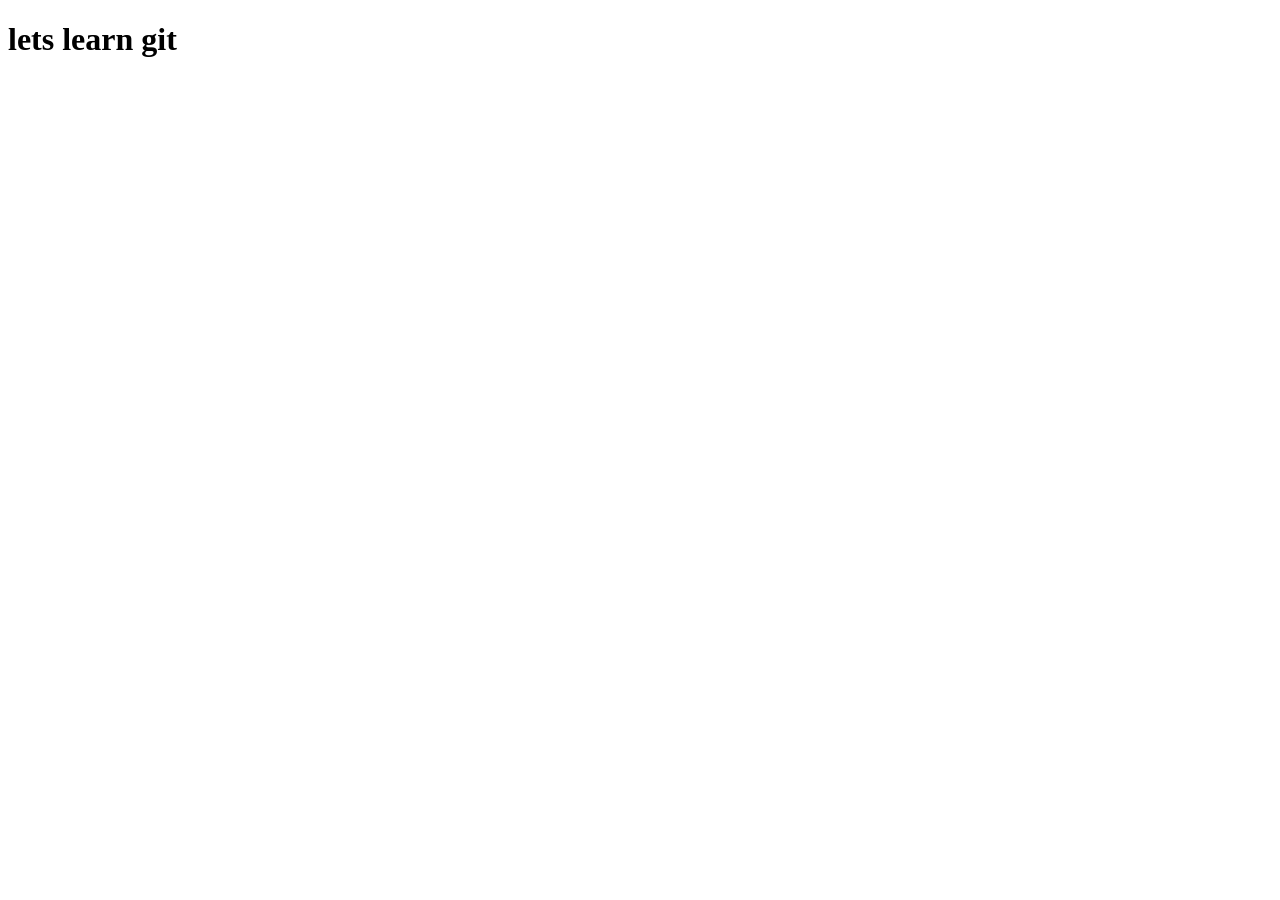
==== index.html @ b3728441 "Initial commit" ====
<!DOCTYPE html>
<html lang="en">
<head>
    <meta charset="UTF-8">
    <meta name="viewport" content="width=device-width, initial-scale=1.0">
    <title>GIT_1</title>
    <link rel"stylesheet" href="style.css">

</head>
<body>
    <h1>lets learn git</h1>
</body>
</html>
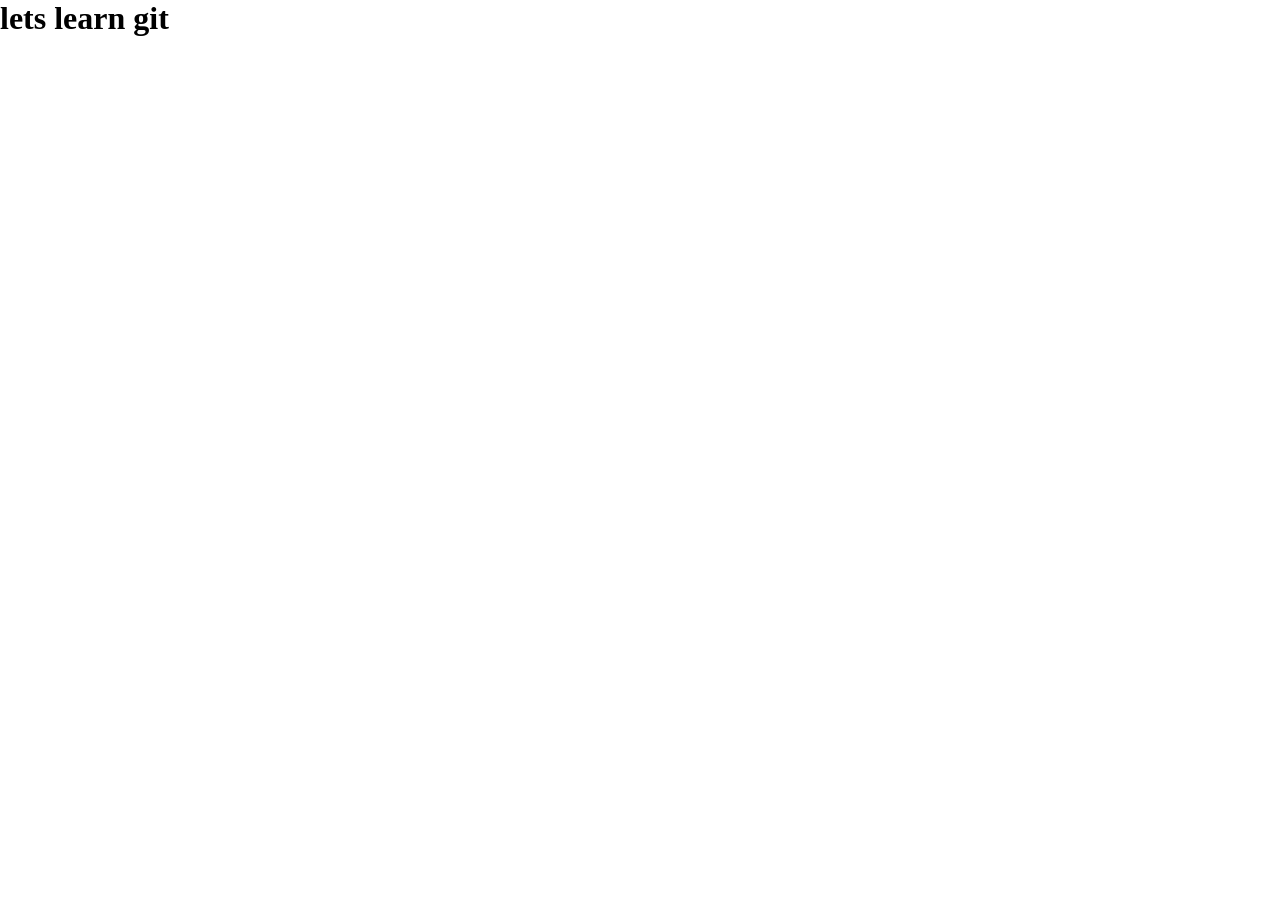
==== commit 172b0a13: "Add video input panel as first step toward places map Accepts a YouTube URL or bare video ID, valida" ====
--- a/index.html
+++ b/index.html
@@ -4,7 +4,7 @@
     <meta charset="UTF-8">
     <meta name="viewport" content="width=device-width, initial-scale=1.0">
     <title>GIT_1</title>
-    <link rel"stylesheet" href="style.css">
+    <link rel="stylesheet" href="css/style.css">
 
 </head>
 <body>
--- a/css/style.css
+++ b/css/style.css
@@ -0,0 +1,4 @@
+*{
+    margin: 0;
+    padding: 0;
+}
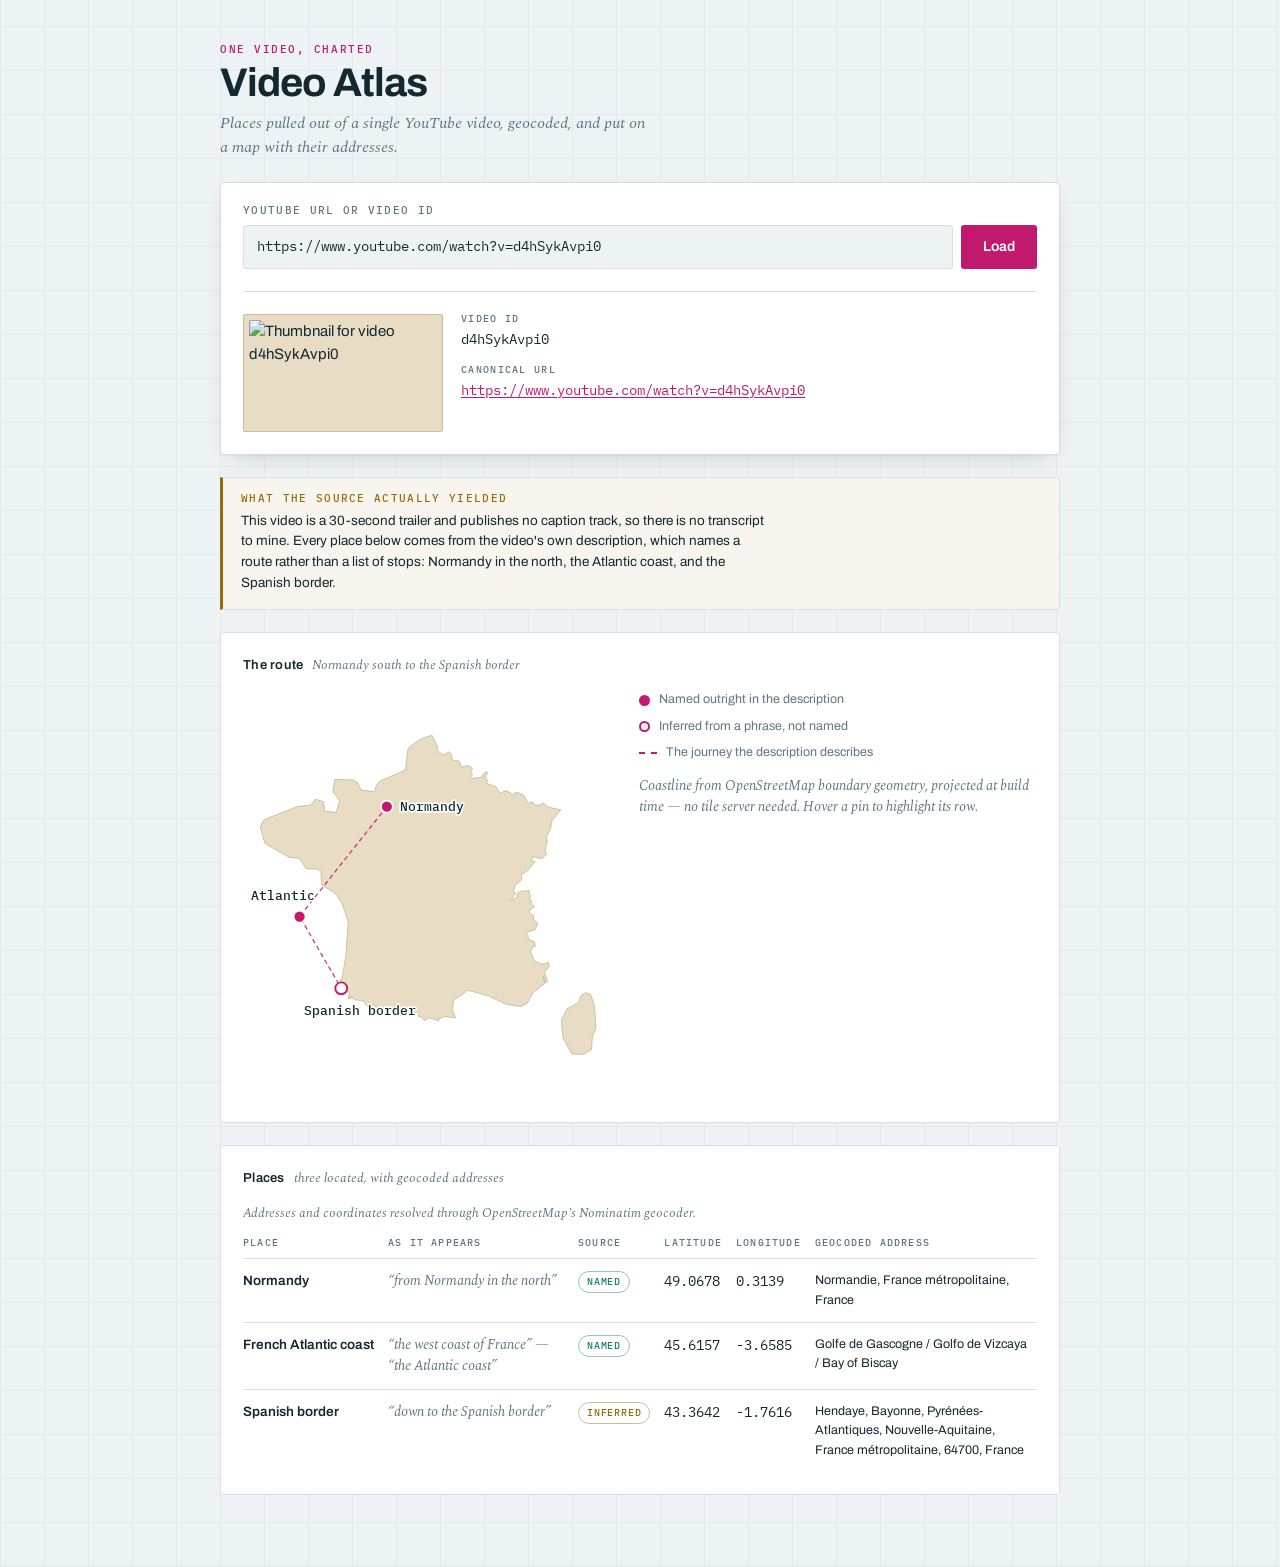
==== commit 0d8e40b2: "Serve the atlas as the site index for GitHub Pages Pages serves index.html at the project root, so t" ====
--- a/index.html
+++ b/index.html
@@ -3,11 +3,113 @@
 <head>
     <meta charset="UTF-8">
     <meta name="viewport" content="width=device-width, initial-scale=1.0">
-    <title>GIT_1</title>
+    <title>Video Atlas</title>
+    <link rel="stylesheet" href="https://fonts.googleapis.com/css2?family=Archivo:wght@500;600;700&family=IBM+Plex+Mono:wght@400;500&family=Spectral:ital@1&display=swap">
     <link rel="stylesheet" href="css/style.css">
-
+    <link rel="stylesheet" href="css/app.css">
 </head>
 <body>
-    <h1>lets learn git</h1>
+    <main class="wrap">
+        <header class="masthead">
+            <p class="eyebrow">One video, charted</p>
+            <h1>Video Atlas</h1>
+            <p class="standfirst">Places pulled out of a single YouTube video, geocoded, and put on a map with their addresses.</p>
+        </header>
+
+        <section class="panel primary">
+            <form id="video-form" novalidate>
+                <label for="video-url">YouTube URL or video ID</label>
+                <div class="row">
+                    <input id="video-url" type="text" autocomplete="off" spellcheck="false"
+                           value="https://www.youtube.com/watch?v=d4hSykAvpi0">
+                    <button type="submit">Load</button>
+                </div>
+                <p id="error" class="error" role="status" hidden></p>
+            </form>
+
+            <div id="result" class="result" hidden>
+                <div class="inset"><img id="thumb" alt=""></div>
+                <dl class="meta">
+                    <dt>Video ID</dt>
+                    <dd id="out-id"></dd>
+                    <dt>Canonical URL</dt>
+                    <dd><a id="out-link" target="_blank" rel="noopener noreferrer"></a></dd>
+                </dl>
+            </div>
+        </section>
+
+        <section class="panel caution">
+            <h2>What the source actually yielded</h2>
+            <p>This video is a 30-second trailer and publishes no caption track, so there is no transcript to mine.
+               Every place below comes from the video's own description, which names a route rather than a list of
+               stops: Normandy in the north, the Atlantic coast, and the Spanish border.</p>
+        </section>
+
+        <section class="panel">
+            <div class="legend">
+                <h2>The route</h2>
+                <span>Normandy south to the Spanish border</span>
+            </div>
+            <div class="chart-row">
+                <figure class="chart-figure">
+                    <svg viewBox="0 0 560 620" role="img" aria-label="Map of France showing three located places along the Atlantic coast, from Normandy in the north to the Spanish border in the south.">
+                        <path class="coast" d="M26 206.7L33.2 232.2L69.8 253.2L85.3 254.8L95.8 270.8L111.5 271L117.9 274.6L119.1 294.9L139.3 307.8L149.7 322.2L159.2 350.9L155.8 401.7L150.1 435.7L147.3 440.3L147.7 452L153.8 456.9L161.4 457L159.3 466.8L162.2 467.7L163 463.8L165 463.3L163.7 465.7L169.3 468.6L182.3 470.6L188.4 479.6L196.8 476.3L206.7 484.2L213.1 481.7L217.1 484.7L229.7 483.9L230.8 475.7L246 483L252.4 482.5L255.1 488.2L265 487.5L266.6 489.5L264.8 493.5L271.6 495.4L274.3 500.5L282.3 496.1L296.1 500.8L296.2 497.7L305.2 494L321.9 496.2L317.3 484.8L318.3 470L340.1 454.4L371.4 462.9L398.3 475.8L421.1 479.2L430.4 473.8L439.1 458.1L456.6 444.1L454.3 432.9L457.7 443.1L461 441.1L456.4 427.3L463.7 417.8L462.7 412.4L451.9 415.2L440.3 409.5L435.1 395.3L438.7 388.1L442.5 388L440.8 381.1L431.7 377.1L431.6 371.8L427.6 367.5L442.6 362.3L446.2 353.1L440 348.3L440 341.8L433.6 337.6L433.9 332.3L441.5 328.1L435.7 321.9L436.6 318.4L433.2 317.7L435.5 310.9L432.4 307.3L434 303.8L417.9 304.9L414 309.4L416.5 313.5L405.3 318L412.4 306.7L408.8 304.3L411.9 298.1L410.4 296.6L421.8 287.1L421.1 279.6L430.6 273.7L441.9 260.1L436 259.2L439.4 252.3L452.8 255.4L459.4 248.4L457 242.5L460.6 229.3L459.2 222.1L464.7 212.2L467.9 197.1L481 181.4L461 177.1L454.8 170.9L449.7 174.2L441.7 174.3L437.9 169L431.3 171.9L424.7 158.9L414.7 154.9L408.1 158.2L399.2 152.6L388.9 155.7L382.4 146.2L368.6 141.5L369.8 135.9L366.5 133L370.1 124.9L367.7 123.4L362.8 128.3L363.3 131.8L346.8 133.7L344.7 130.6L347.9 128L344.5 125L347.2 118.4L341 114.2L330.6 116.9L327.2 107.6L316.6 106.2L315.7 97.7L312 93.5L303.9 98.2L300 96.6L293.7 90.6L294.8 85.9L286 68.6L270.1 73.7L252.3 85.8L249.9 88.4L246 120.9L207.7 137.7L202.1 143.3L199.2 153.9L178.7 151.4L173.7 140.5L166.7 136.1L138.9 135.4L136.1 153.7L146.3 167.7L141.3 185.4L123.2 183.3L122.1 169.2L109.7 165.1L102.3 174.1L82.7 176.4L32.1 196.2L26 206.7Z"></path>
+                        <path class="coast" d="M482 499.5L484.1 526.1L497.5 550.8L515.4 551.4L527.4 544.5L528.8 523.8L533.4 514.6L534 504.6L531.9 478.2L526 460.5L519.1 458.1L512 461.7L507.7 472.8L490.1 482.9L482 499.5Z"></path>
+                        <polyline class="track" points="217.7,176.5 85.6,342.9 148.7,451.5"></polyline>
+                        <g class="pin" data-id="normandy" tabindex="0" role="button" aria-label="Normandy">
+                            <circle class="halo" cx="217.7" cy="176.5" r="26"></circle>
+                            <circle class="dot" cx="217.7" cy="176.5" r="9"></circle>
+                            <text x="238" y="183">Normandy</text>
+                        </g>
+                        <g class="pin" data-id="atlantic" tabindex="0" role="button" aria-label="French Atlantic coast">
+                            <circle class="halo" cx="85.6" cy="342.9" r="26"></circle>
+                            <circle class="dot" cx="85.6" cy="342.9" r="9"></circle>
+                            <text x="12" y="318">Atlantic</text>
+                        </g>
+                        <g class="pin inferred" data-id="border" tabindex="0" role="button" aria-label="Spanish border at Hendaye">
+                            <circle class="halo" cx="148.7" cy="451.5" r="26"></circle>
+                            <circle class="dot" cx="148.7" cy="451.5" r="9"></circle>
+                            <text x="92" y="492">Spanish border</text>
+                        </g>
+                    </svg>
+                </figure>
+                <div class="chart-side">
+                    <ul class="key">
+                        <li><i class="solid"></i> Named outright in the description</li>
+                        <li><i class="hollow"></i> Inferred from a phrase, not named</li>
+                        <li><i class="dash"></i> The journey the description describes</li>
+                    </ul>
+                    <p class="colophon">Coastline from OpenStreetMap boundary geometry, projected at build time &mdash;
+                       no tile server needed. Hover a pin to highlight its row.</p>
+                </div>
+            </div>
+        </section>
+
+        <section class="panel">
+            <div class="legend">
+                <h2>Places</h2>
+                <span>three located, with geocoded addresses</span>
+            </div>
+            <div class="scroller">
+                <table>
+                    <caption>Addresses and coordinates resolved through OpenStreetMap's Nominatim geocoder.</caption>
+                    <thead>
+                        <tr>
+                            <th scope="col">Place</th>
+                            <th scope="col">As it appears</th>
+                            <th scope="col">Source</th>
+                            <th scope="col">Latitude</th>
+                            <th scope="col">Longitude</th>
+                            <th scope="col">Geocoded address</th>
+                        </tr>
+                    </thead>
+                    <tbody id="places-body"></tbody>
+                </table>
+            </div>
+        </section>
+    </main>
+
+    <script src="js/places.js"></script>
+    <script src="js/app.js"></script>
 </body>
-</html>+</html>
--- a/css/app.css
+++ b/css/app.css
@@ -0,0 +1,286 @@
+:root {
+    color-scheme: light dark;
+    --sea: #edf3f4;
+    --paper: #ffffff;
+    --land: #e8ddc4;
+    --land-line: #cdbd97;
+    --ink: #14282f;
+    --depth: #5e7783;
+    --line: #d5e0e3;
+    --magenta: #c2186e;
+    --on-magenta: #ffffff;
+    --sound: #157f6b;
+    --amber: #9a6a10;
+    --grid: rgba(20, 40, 47, 0.045);
+}
+
+@media (prefers-color-scheme: dark) {
+    :root {
+        --sea: #0d1a1f;
+        --paper: #152730;
+        --land: #3d3a2c;
+        --land-line: #5a5340;
+        --ink: #e4ecee;
+        --depth: #8fa6af;
+        --line: #27404a;
+        --magenta: #f272ac;
+        --on-magenta: #2a0617;
+        --sound: #57bda6;
+        --amber: #d9a441;
+        --grid: rgba(196, 226, 232, 0.05);
+    }
+}
+
+* { box-sizing: border-box; }
+[hidden] { display: none !important; }
+
+body {
+    background-color: var(--sea);
+    background-image:
+        repeating-linear-gradient(0deg, var(--grid) 0 1px, transparent 1px 44px),
+        repeating-linear-gradient(90deg, var(--grid) 0 1px, transparent 1px 44px);
+    color: var(--ink);
+    font: 400 15px/1.55 Archivo, "Segoe UI", system-ui, sans-serif;
+    -webkit-font-smoothing: antialiased;
+}
+
+.wrap {
+    max-width: 880px;
+    margin: 0 auto;
+    padding-block: 44px 72px;
+    padding-inline: 20px;
+    display: flex;
+    flex-direction: column;
+    gap: 22px;
+}
+
+.masthead { display: flex; flex-direction: column; gap: 7px; }
+
+.eyebrow {
+    font: 500 11px/1 "IBM Plex Mono", ui-monospace, monospace;
+    letter-spacing: 0.14em;
+    text-transform: uppercase;
+    color: var(--magenta);
+}
+
+h1 {
+    font-size: clamp(30px, 7vw, 40px);
+    font-weight: 700;
+    letter-spacing: -0.025em;
+    text-wrap: balance;
+    line-height: 1.04;
+}
+
+.standfirst {
+    max-width: 54ch;
+    font-family: Spectral, Georgia, serif;
+    font-style: italic;
+    font-size: 16px;
+    color: var(--depth);
+}
+
+.panel {
+    background: var(--paper);
+    border: 1px solid var(--line);
+    border-radius: 4px;
+    padding: 22px;
+}
+
+.primary { box-shadow: 0 1px 2px rgba(20, 40, 47, 0.05), 0 8px 24px -14px rgba(20, 40, 47, 0.3); }
+
+label {
+    display: block;
+    margin-bottom: 9px;
+    font: 500 11px/1 "IBM Plex Mono", ui-monospace, monospace;
+    letter-spacing: 0.12em;
+    text-transform: uppercase;
+    color: var(--depth);
+}
+
+.row { display: flex; gap: 8px; flex-wrap: wrap; }
+
+#video-url {
+    flex: 1 1 240px;
+    min-width: 0;
+    padding: 11px 13px;
+    font: 400 14px/1.4 "IBM Plex Mono", ui-monospace, monospace;
+    color: var(--ink);
+    background: var(--sea);
+    border: 1px solid var(--line);
+    border-radius: 3px;
+}
+
+#video-url:focus-visible {
+    outline: 2px solid var(--magenta);
+    outline-offset: 1px;
+    border-color: transparent;
+}
+
+button {
+    padding: 11px 22px;
+    font: 600 14px/1.4 Archivo, system-ui, sans-serif;
+    color: var(--on-magenta);
+    background: var(--magenta);
+    border: 0;
+    border-radius: 3px;
+    cursor: pointer;
+}
+
+button:hover { filter: brightness(1.08); }
+button:focus-visible { outline: 2px solid var(--ink); outline-offset: 2px; }
+
+.error { margin-top: 11px; font-size: 13px; color: var(--magenta); }
+
+.result {
+    display: flex;
+    gap: 18px;
+    flex-wrap: wrap;
+    margin-top: 22px;
+    padding-top: 22px;
+    border-top: 1px solid var(--line);
+}
+
+.inset {
+    flex: 0 0 auto;
+    width: 200px;
+    max-width: 100%;
+    padding: 5px;
+    background: var(--land);
+    border: 1px solid var(--land-line);
+    border-radius: 2px;
+}
+
+.inset img {
+    display: block;
+    width: 100%;
+    aspect-ratio: 16 / 9;
+    object-fit: cover;
+    border-radius: 1px;
+}
+
+.meta { flex: 1 1 210px; min-width: 0; align-content: start; }
+
+.meta dt {
+    font: 500 10px/1 "IBM Plex Mono", ui-monospace, monospace;
+    letter-spacing: 0.13em;
+    text-transform: uppercase;
+    color: var(--depth);
+}
+
+.meta dd {
+    margin: 5px 0 15px;
+    font-family: "IBM Plex Mono", ui-monospace, monospace;
+    font-size: 13.5px;
+    overflow-wrap: anywhere;
+}
+
+.meta dd:last-child { margin-bottom: 0; }
+.meta a { color: var(--magenta); text-underline-offset: 2px; }
+
+.legend { display: flex; align-items: baseline; gap: 9px; margin-bottom: 15px; flex-wrap: wrap; }
+.legend h2 { font-size: 13px; font-weight: 600; letter-spacing: 0.02em; }
+.legend span { font-family: Spectral, Georgia, serif; font-style: italic; font-size: 13px; color: var(--depth); }
+
+.caution {
+    border-left: 3px solid var(--amber);
+    background: color-mix(in srgb, var(--amber) 7%, var(--paper));
+    padding: 15px 18px;
+    border-radius: 0 4px 4px 0;
+}
+
+.caution h2 {
+    margin-bottom: 7px;
+    font: 500 11px/1 "IBM Plex Mono", ui-monospace, monospace;
+    letter-spacing: 0.12em;
+    text-transform: uppercase;
+    color: var(--amber);
+}
+
+.caution p { font-size: 13.5px; max-width: 66ch; }
+
+.chart-row { display: flex; gap: 26px; flex-wrap: wrap; }
+.chart-figure { flex: 0 0 auto; width: 370px; max-width: 100%; }
+.chart-figure svg { display: block; width: 100%; height: auto; }
+.chart-side { flex: 1 1 260px; min-width: 0; display: flex; flex-direction: column; gap: 14px; }
+
+.coast { fill: var(--land); stroke: var(--land-line); stroke-width: 1.4; stroke-linejoin: round; }
+.track { fill: none; stroke: var(--magenta); stroke-width: 2; stroke-dasharray: 7 5; opacity: 0.85; }
+
+.pin { cursor: pointer; }
+.pin circle.halo { fill: var(--magenta); opacity: 0; transition: opacity 120ms ease; }
+.pin circle.dot { fill: var(--magenta); stroke: var(--paper); stroke-width: 2.5; }
+.pin text {
+    font: 500 19px/1 "IBM Plex Mono", ui-monospace, monospace;
+    fill: var(--ink);
+    paint-order: stroke;
+    stroke: var(--paper);
+    stroke-width: 5px;
+    stroke-linejoin: round;
+}
+.pin.on circle.halo { opacity: 0.22; }
+.pin.inferred circle.dot { fill: var(--paper); stroke: var(--magenta); stroke-width: 2.8; }
+
+.key { list-style: none; display: flex; flex-direction: column; gap: 7px; }
+.key li { display: flex; align-items: center; gap: 9px; font-size: 12.5px; color: var(--depth); }
+.key i { width: 11px; height: 11px; border-radius: 50%; flex: 0 0 auto; }
+.key .solid { background: var(--magenta); }
+.key .hollow { background: var(--paper); border: 2px solid var(--magenta); }
+.key .dash { width: 18px; height: 0; border-top: 2px dashed var(--magenta); border-radius: 0; }
+
+.scroller { overflow-x: auto; }
+table { width: 100%; border-collapse: collapse; font-size: 13.5px; }
+
+caption {
+    text-align: left;
+    padding-bottom: 13px;
+    font-family: Spectral, Georgia, serif;
+    font-style: italic;
+    font-size: 13px;
+    color: var(--depth);
+}
+
+th {
+    text-align: left;
+    padding: 0 14px 9px 0;
+    white-space: nowrap;
+    font: 500 10px/1.3 "IBM Plex Mono", ui-monospace, monospace;
+    letter-spacing: 0.12em;
+    text-transform: uppercase;
+    color: var(--depth);
+    border-bottom: 1px solid var(--line);
+}
+
+td { padding: 12px 14px 12px 0; border-bottom: 1px solid var(--line); vertical-align: top; }
+tr:last-child td { border-bottom: 0; }
+tbody tr { transition: background 120ms ease; }
+tbody tr.on { background: color-mix(in srgb, var(--magenta) 7%, transparent); }
+
+.cell-name { font-weight: 600; white-space: nowrap; }
+.cell-quote { font-family: Spectral, Georgia, serif; font-style: italic; color: var(--depth); min-width: 190px; }
+.cell-coord { font-family: "IBM Plex Mono", ui-monospace, monospace; font-variant-numeric: tabular-nums; white-space: nowrap; }
+.cell-addr { min-width: 230px; font-size: 12.5px; }
+
+.tag {
+    display: inline-block;
+    padding: 2px 8px;
+    border-radius: 100px;
+    font: 500 10px/1.6 "IBM Plex Mono", ui-monospace, monospace;
+    letter-spacing: 0.08em;
+    text-transform: uppercase;
+    white-space: nowrap;
+}
+
+.tag.named { color: var(--sound); border: 1px solid color-mix(in srgb, var(--sound) 45%, transparent); }
+.tag.inferred { color: var(--amber); border: 1px solid color-mix(in srgb, var(--amber) 45%, transparent); }
+
+.colophon {
+    font-family: Spectral, Georgia, serif;
+    font-style: italic;
+    font-size: 13.5px;
+    line-height: 1.5;
+    color: var(--depth);
+}
+
+@media (prefers-reduced-motion: reduce) {
+    * { transition: none !important; animation: none !important; }
+}
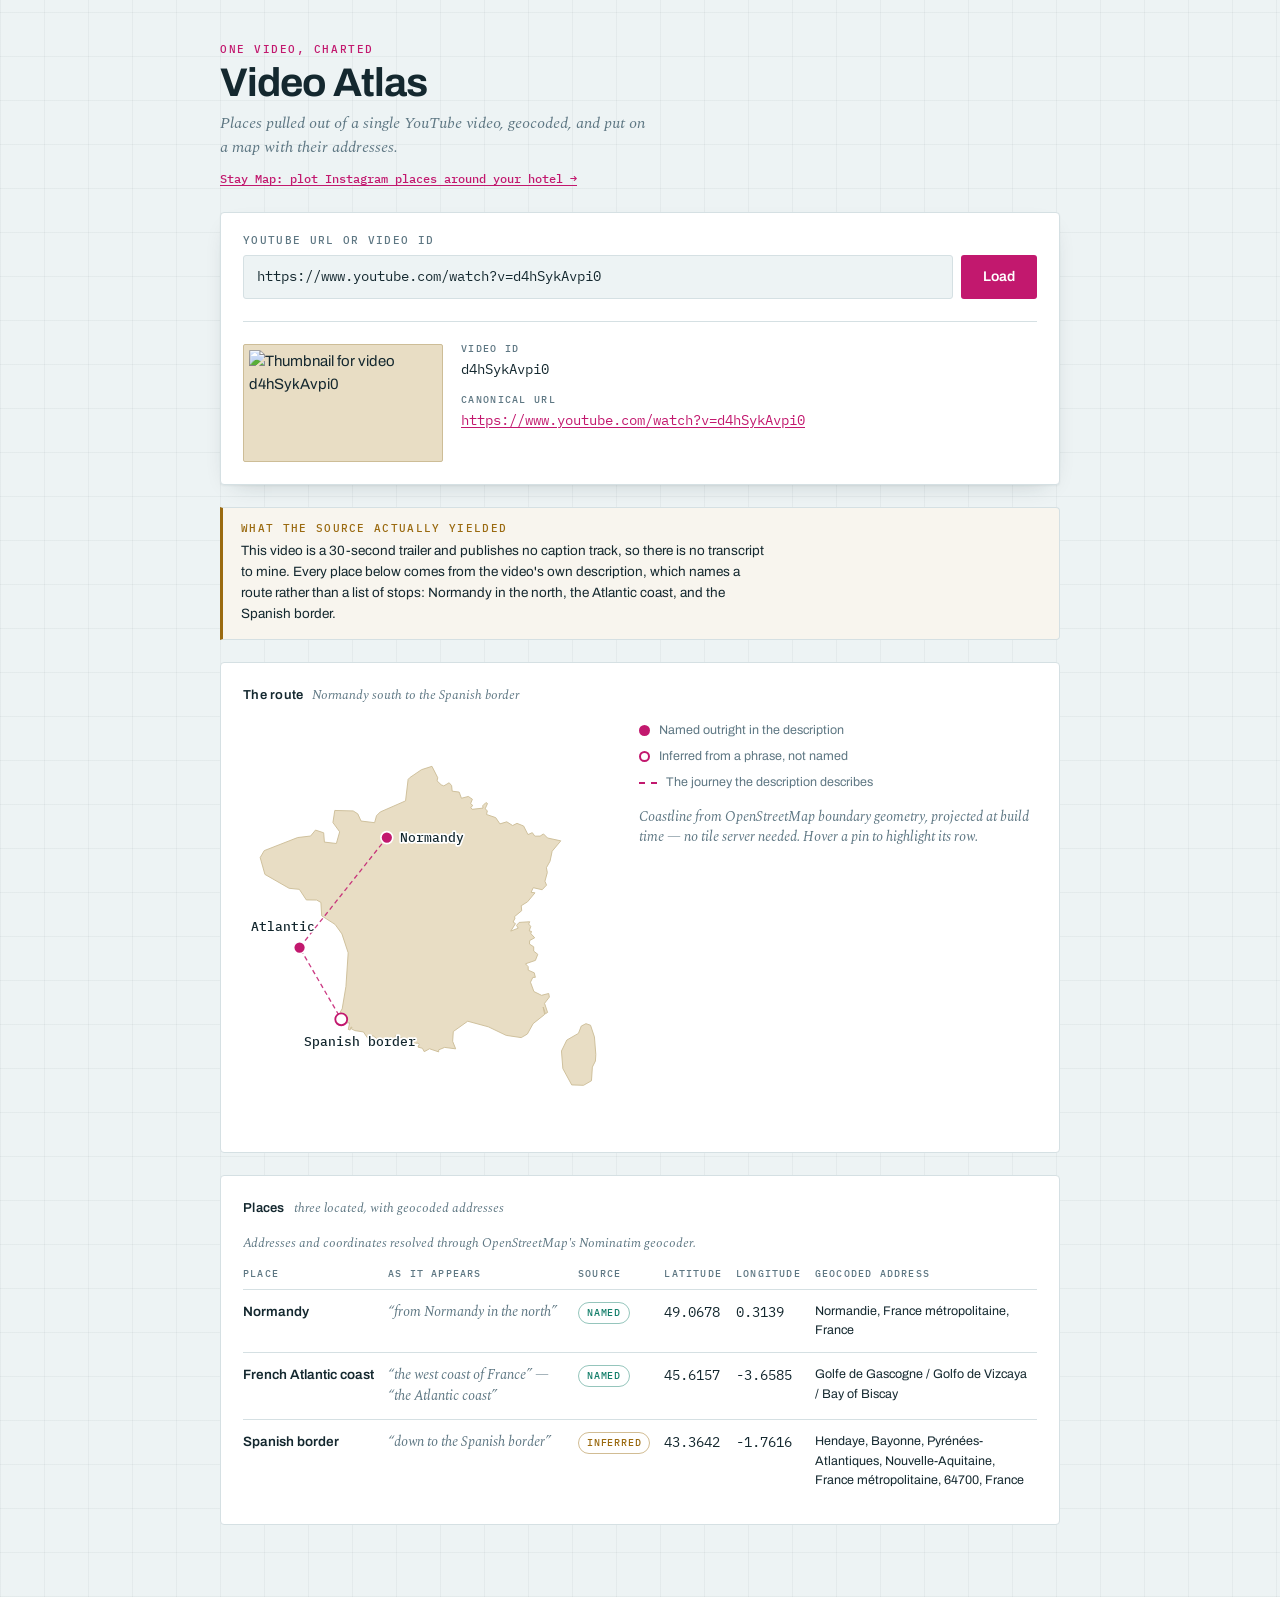
==== commit 022e695c: "Add Stay Map: plot Instagram places around a hotel A new page, instagram.html, takes a hotel and a l" ====
--- a/index.html
+++ b/index.html
@@ -14,6 +14,7 @@
             <p class="eyebrow">One video, charted</p>
             <h1>Video Atlas</h1>
             <p class="standfirst">Places pulled out of a single YouTube video, geocoded, and put on a map with their addresses.</p>
+            <nav class="crosslink"><a href="instagram.html">Stay Map: plot Instagram places around your hotel &rarr;</a></nav>
         </header>
 
         <section class="panel primary">
@@ -38,14 +39,22 @@
             </div>
         </section>
 
-        <section class="panel caution">
+        <section id="not-charted" class="panel caution" hidden>
+            <h2>This video hasn't been charted</h2>
+            <p>The map and places table are built ahead of time for one video:
+               <a href="https://www.youtube.com/watch?v=d4hSykAvpi0">d4hSykAvpi0</a>.
+               This page has no server, so it can't read a new video's transcript or description and geocode its
+               places on the fly. The video above was recognised, but there are no places to show for it yet.</p>
+        </section>
+
+        <section class="panel caution charted">
             <h2>What the source actually yielded</h2>
             <p>This video is a 30-second trailer and publishes no caption track, so there is no transcript to mine.
                Every place below comes from the video's own description, which names a route rather than a list of
                stops: Normandy in the north, the Atlantic coast, and the Spanish border.</p>
         </section>
 
-        <section class="panel">
+        <section class="panel charted">
             <div class="legend">
                 <h2>The route</h2>
                 <span>Normandy south to the Spanish border</span>
@@ -85,7 +94,7 @@
             </div>
         </section>
 
-        <section class="panel">
+        <section class="panel charted">
             <div class="legend">
                 <h2>Places</h2>
                 <span>three located, with geocoded addresses</span>
--- a/css/app.css
+++ b/css/app.css
@@ -79,6 +79,12 @@
     color: var(--depth);
 }
 
+.crosslink a {
+    font: 500 12px/1 "IBM Plex Mono", ui-monospace, monospace;
+    color: var(--magenta);
+    text-underline-offset: 2px;
+}
+
 .panel {
     background: var(--paper);
     border: 1px solid var(--line);
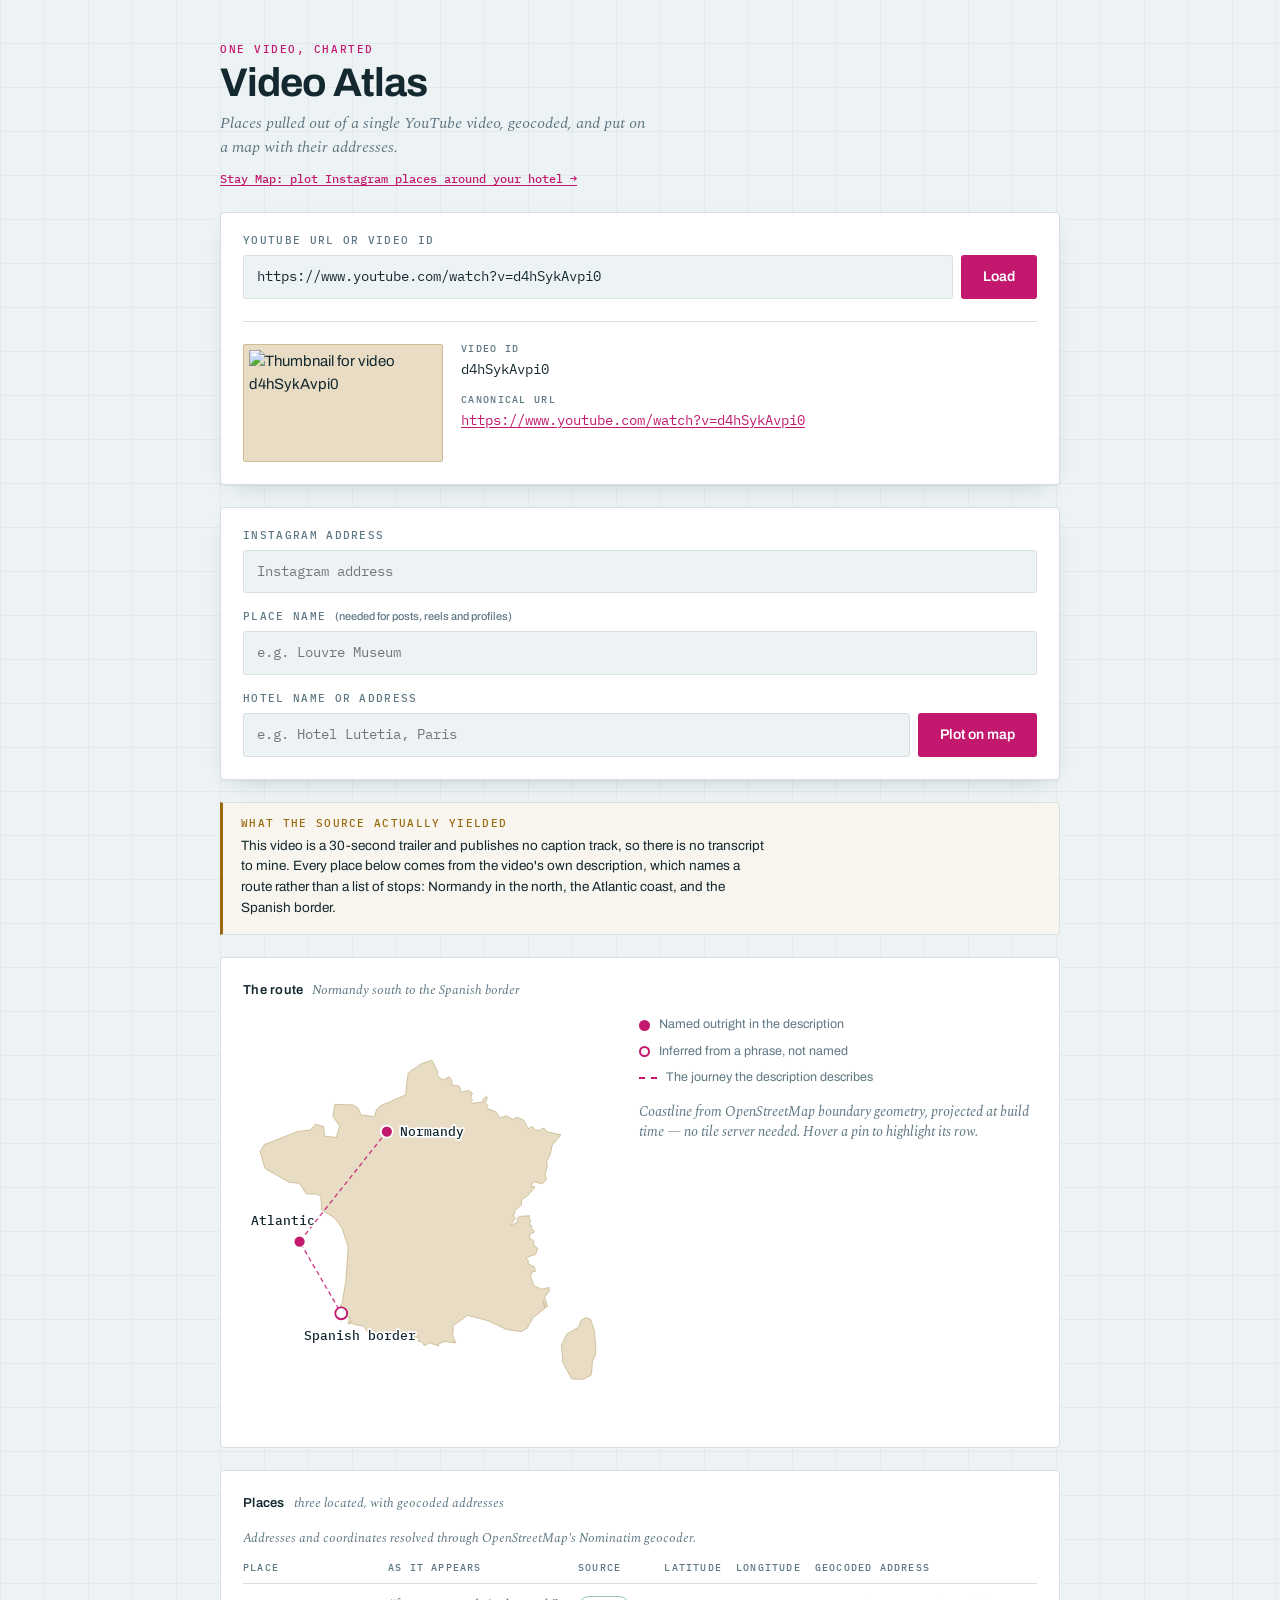
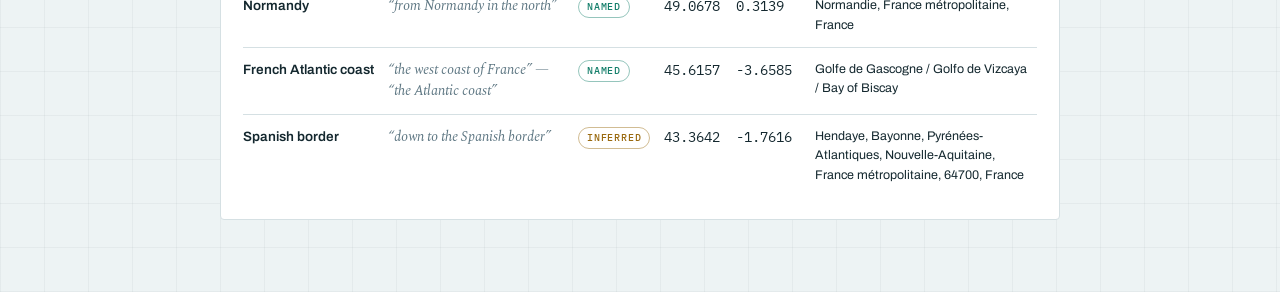
==== commit 6ba92c2a: "Add an Instagram address input to the homepage A second panel under the YouTube input takes an Insta" ====
--- a/index.html
+++ b/index.html
@@ -37,6 +37,27 @@
                     <dd><a id="out-link" target="_blank" rel="noopener noreferrer"></a></dd>
                 </dl>
             </div>
+        </section>
+
+        <section class="panel primary">
+            <form id="ig-form" action="instagram.html" method="get">
+                <label for="ig-address">Instagram address</label>
+                <div class="row">
+                    <input id="ig-address" name="ig" class="field" type="url" autocomplete="off" spellcheck="false"
+                           placeholder="Instagram address" required>
+                </div>
+                <label for="ig-place" class="spaced">Place name <span class="optional">(needed for posts, reels and profiles)</span></label>
+                <div class="row">
+                    <input id="ig-place" name="place" class="field" type="text" autocomplete="off"
+                           placeholder="e.g. Louvre Museum">
+                </div>
+                <label for="ig-hotel" class="spaced">Hotel name or address</label>
+                <div class="row">
+                    <input id="ig-hotel" name="hotel" class="field" type="text" autocomplete="off"
+                           placeholder="e.g. Hotel Lutetia, Paris" required>
+                    <button type="submit">Plot on map</button>
+                </div>
+            </form>
         </section>
 
         <section id="not-charted" class="panel caution" hidden>
--- a/css/app.css
+++ b/css/app.css
@@ -103,6 +103,26 @@
     color: var(--depth);
 }
 
+.field {
+    flex: 1 1 240px;
+    min-width: 0;
+    padding: 11px 13px;
+    font: 400 14px/1.4 "IBM Plex Mono", ui-monospace, monospace;
+    color: var(--ink);
+    background: var(--sea);
+    border: 1px solid var(--line);
+    border-radius: 3px;
+}
+
+.field:focus-visible {
+    outline: 2px solid var(--magenta);
+    outline-offset: 1px;
+    border-color: transparent;
+}
+
+label.spaced { margin-top: 18px; }
+label .optional { text-transform: none; letter-spacing: 0; font-family: Archivo, system-ui, sans-serif; }
+
 .row { display: flex; gap: 8px; flex-wrap: wrap; }
 
 #video-url {
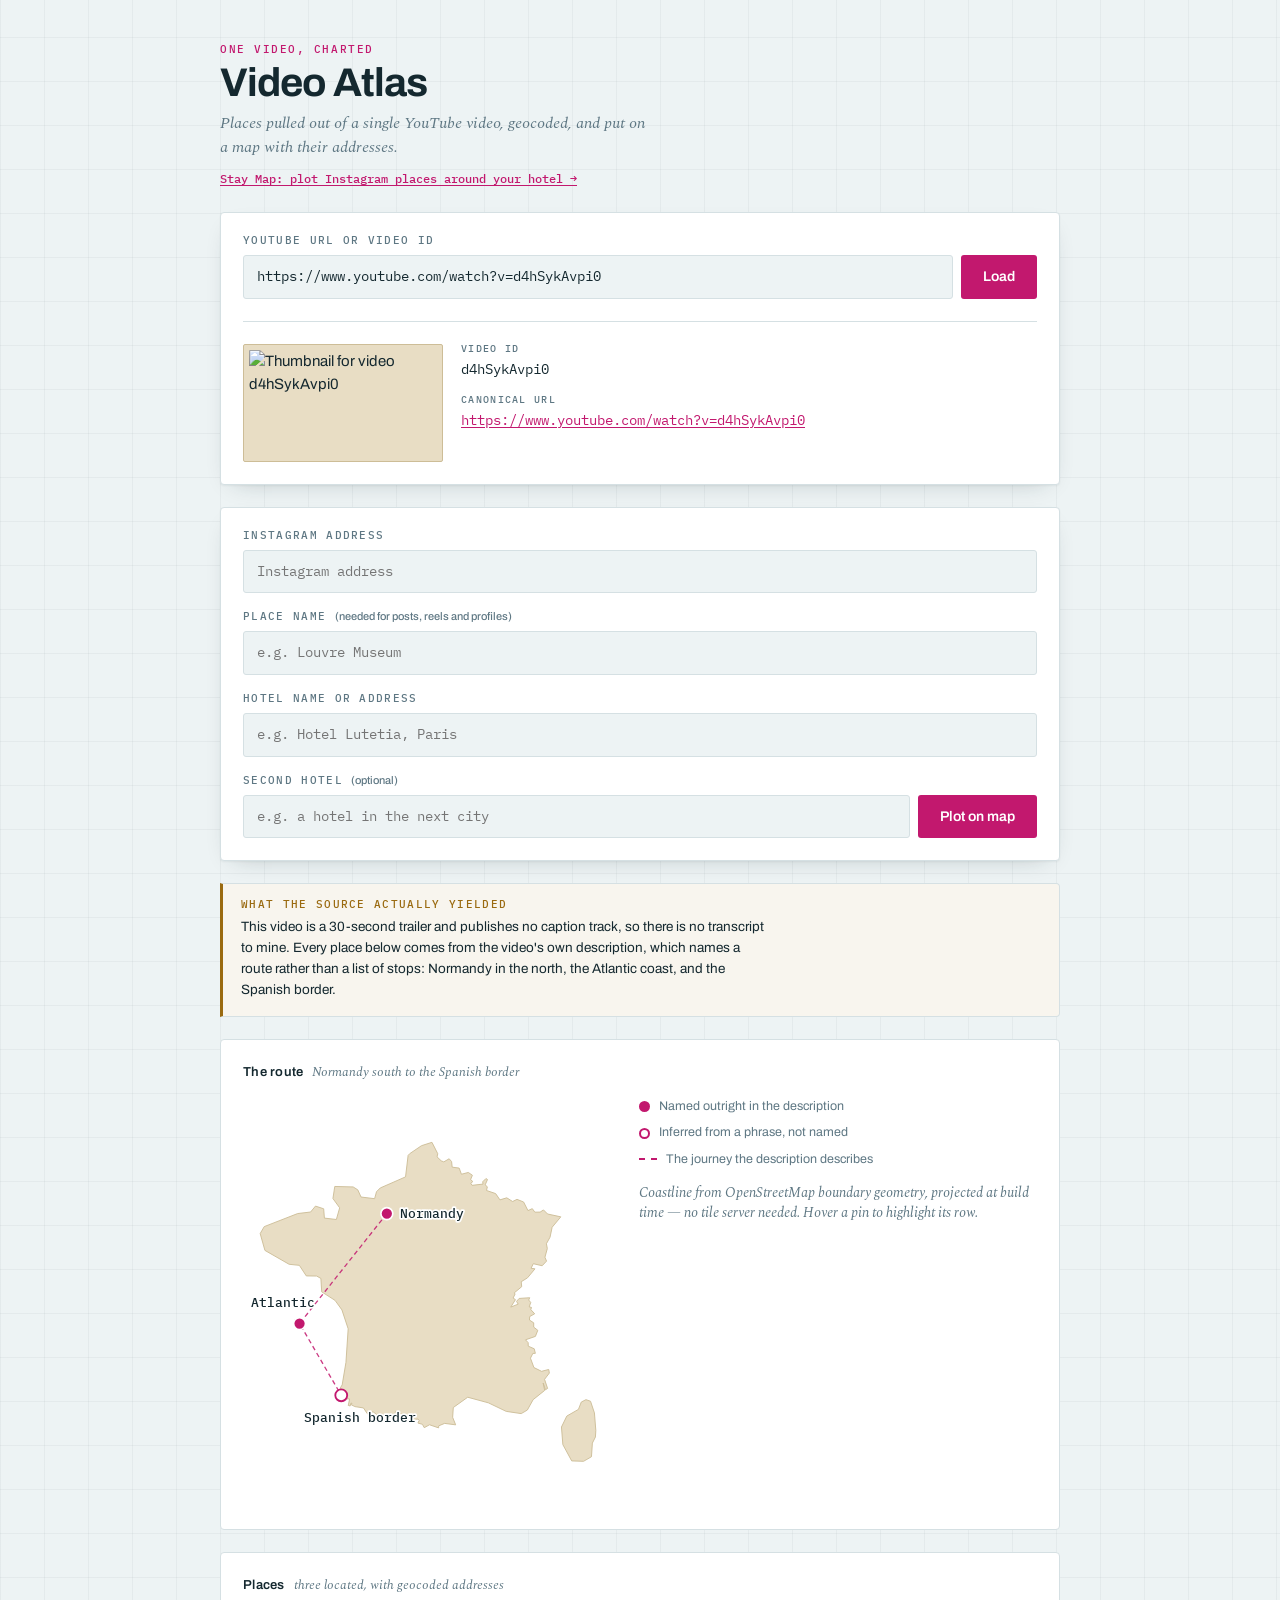
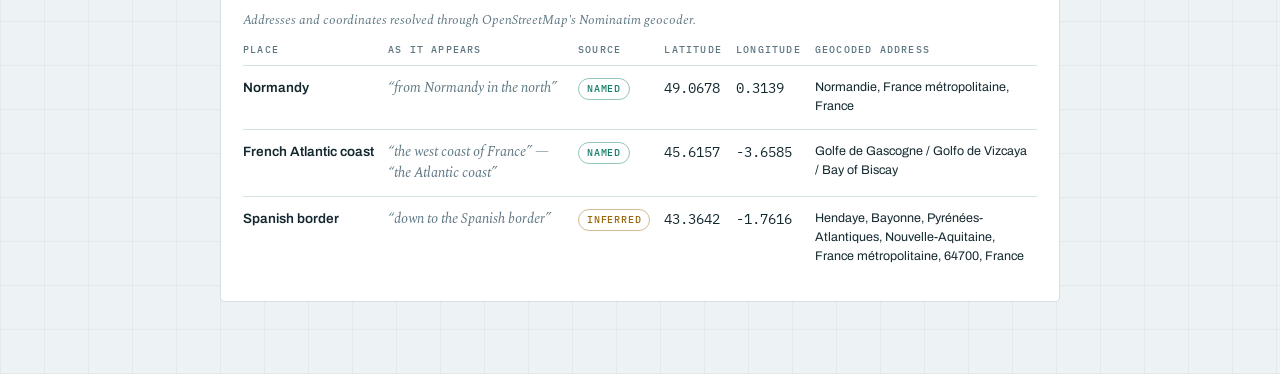
==== commit c8e649a1: "Stay Map: several hotels, pin colours, reordering and driving times - Hotels are a list: add as many" ====
--- a/index.html
+++ b/index.html
@@ -43,8 +43,8 @@
             <form id="ig-form" action="instagram.html" method="get">
                 <label for="ig-address">Instagram address</label>
                 <div class="row">
-                    <input id="ig-address" name="ig" class="field" type="url" autocomplete="off" spellcheck="false"
-                           placeholder="Instagram address" required>
+                    <input id="ig-address" name="ig" class="field" type="text" autocomplete="off" spellcheck="false"
+                           placeholder="Instagram address">
                 </div>
                 <label for="ig-place" class="spaced">Place name <span class="optional">(needed for posts, reels and profiles)</span></label>
                 <div class="row">
@@ -55,6 +55,11 @@
                 <div class="row">
                     <input id="ig-hotel" name="hotel" class="field" type="text" autocomplete="off"
                            placeholder="e.g. Hotel Lutetia, Paris" required>
+                </div>
+                <label for="ig-hotel2" class="spaced">Second hotel <span class="optional">(optional)</span></label>
+                <div class="row">
+                    <input id="ig-hotel2" name="hotel2" class="field" type="text" autocomplete="off"
+                           placeholder="e.g. a hotel in the next city">
                     <button type="submit">Plot on map</button>
                 </div>
             </form>
